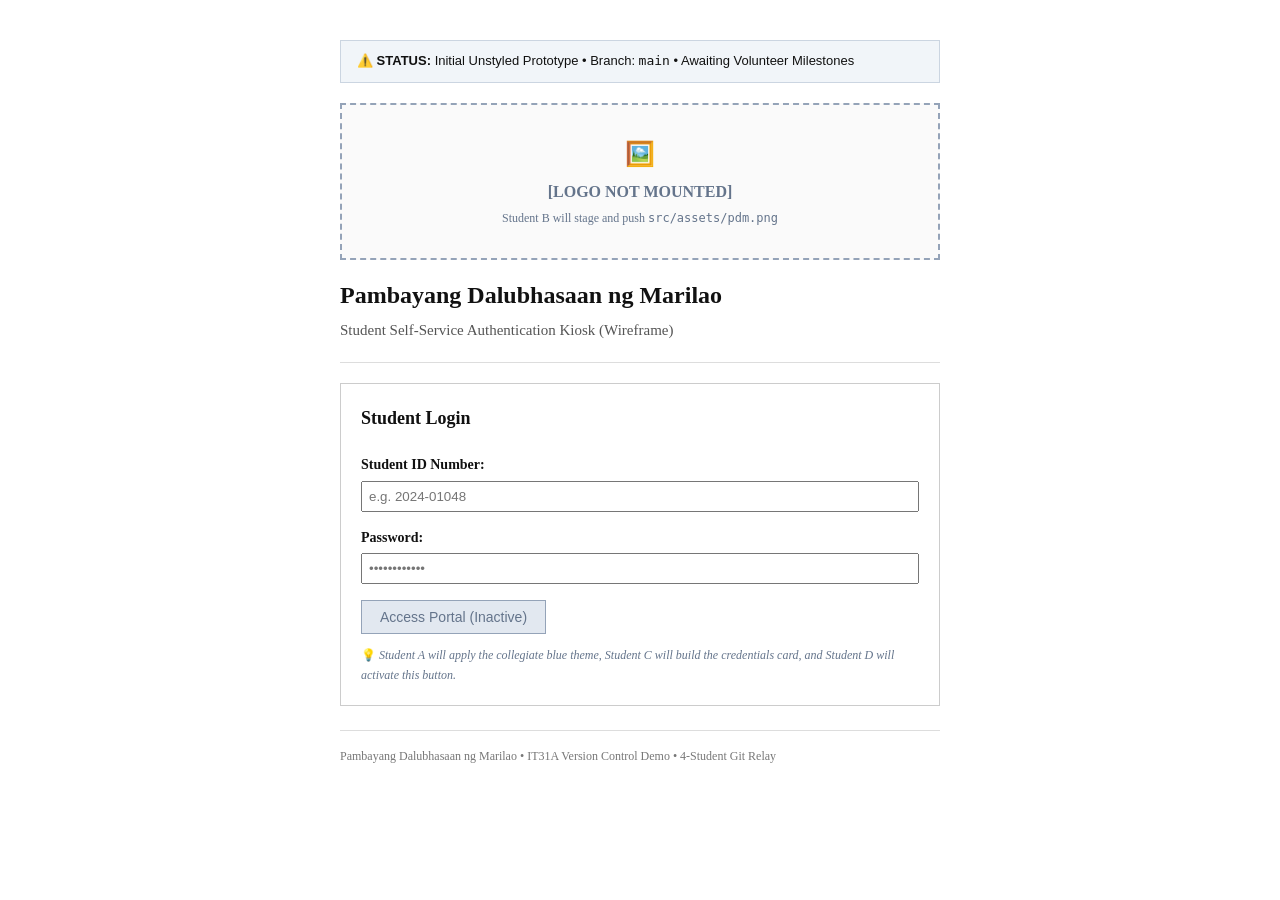
==== index.html @ 9fdc7525 "feat: initial unstyled wireframe prototype" ====
<!DOCTYPE html>
<html lang="en">
<head>
  <meta charset="UTF-8">
  <meta name="viewport" content="width=device-width, initial-scale=1.0">
  <title>PDM Kiosk Portal (Unstyled Wireframe - main)</title>
  <link rel="stylesheet" href="src/css/base.css">
  <link rel="stylesheet" href="src/css/theme.css">
  <link rel="stylesheet" href="src/css/layout.css">
</head>
<body>
  <!-- Plain / Boring Wireframe View (Initial State on main) -->
  <div style="max-width: 600px; margin: 40px auto; font-family: serif; line-height: 1.6; color: #111;">
    
    <!-- Top Status Notice -->
    <div style="background: #f1f5f9; border: 1px solid #cbd5e1; padding: 10px 16px; font-family: sans-serif; font-size: 13px; margin-bottom: 20px;">
      <strong>⚠️ STATUS:</strong> Initial Unstyled Prototype &bull; Branch: <code>main</code> &bull; Awaiting Volunteer Milestones
    </div>

    <!-- Header Section -->
    <header>
      <!-- Missing Logo Box (Student B Target) -->
      <div style="border: 2px dashed #94a3b8; padding: 30px; text-align: center; margin-bottom: 16px; background: #fafafa; color: #64748b;">
        <div style="font-size: 24px; margin-bottom: 6px;">🖼️</div>
        <strong>[LOGO NOT MOUNTED]</strong>
        <div style="font-size: 12px; margin-top: 4px;">Student B will stage and push <code>src/assets/pdm.png</code></div>
      </div>

      <h1 style="margin: 0 0 4px 0; font-size: 24px;">Pambayang Dalubhasaan ng Marilao</h1>
      <p style="margin: 0 0 20px 0; color: #555; font-size: 15px;">Student Self-Service Authentication Kiosk (Wireframe)</p>
    </header>

    <hr style="border: 0; border-top: 1px solid #ddd; margin: 20px 0;">

    <!-- Credentials Section (Student C Target) -->
    <main>
      <div style="border: 1px solid #ccc; padding: 20px; background: #ffffff;">
        <h3 style="margin-top: 0; font-size: 18px;">Student Login</h3>
        
        <p style="margin: 12px 0 4px 0;">
          <label for="student-id" style="font-size: 14px; font-weight: bold;">Student ID Number:</label><br>
          <input type="text" id="student-id" placeholder="e.g. 2024-01048" style="width: 100%; padding: 6px; box-sizing: border-box; margin-top: 4px;">
        </p>

        <p style="margin: 12px 0 16px 0;">
          <label for="password" style="font-size: 14px; font-weight: bold;">Password:</label><br>
          <input type="password" id="password" placeholder="••••••••••••" style="width: 100%; padding: 6px; box-sizing: border-box; margin-top: 4px;">
        </p>

        <!-- Inactive Button (Student D Target) -->
        <p style="margin: 0;">
          <button type="button" id="login-btn" style="padding: 8px 18px; background: #e2e8f0; border: 1px solid #94a3b8; color: #64748b; font-size: 14px; cursor: not-allowed;" disabled>
            Access Portal (Inactive)
          </button>
        </p>

        <p style="font-size: 12px; color: #64748b; margin-top: 12px; margin-bottom: 0;">
          💡 <em>Student A will apply the collegiate blue theme, Student C will build the credentials card, and Student D will activate this button.</em>
        </p>
      </div>
    </main>

    <hr style="border: 0; border-top: 1px solid #ddd; margin: 24px 0 16px 0;">

    <!-- Footer -->
    <footer style="font-size: 12px; color: #777;">
      Pambayang Dalubhasaan ng Marilao &bull; IT31A Version Control Demo &bull; 4-Student Git Relay
    </footer>

  </div>

  <script src="src/js/api.js"></script>
  <script src="src/js/router.js"></script>
  <script src="src/js/auth_button.js"></script>
</body>
</html>
---- src/css/base.css ----
/* ==========================================================================
   PDM Kiosk Portal - Base Styles
   STATUS: Browser Defaults
   ========================================================================== */

body {
  margin: 0;
  padding: 0;
  font-family: Times, "Times New Roman", serif;
}
---- src/css/theme.css ----
/* ==========================================================================
   PDM Kiosk Portal - Theme Styles
   STATUS: Unstyled Wireframe
   NOTE: Student A (The Stylist) will replace this with PDM's collegiate blue
         gradient backdrop and status bar!
   ========================================================================== */

/* Plain unstyled placeholder */
body {
  background-color: #ffffff;
  color: #111111;
}
---- src/css/layout.css ----
/* ==========================================================================
   PDM Kiosk Portal - Layout Styles
   STATUS: Unstyled Wireframe
   ========================================================================== */

/* Plain default layout */
* {
  box-sizing: border-box;
}
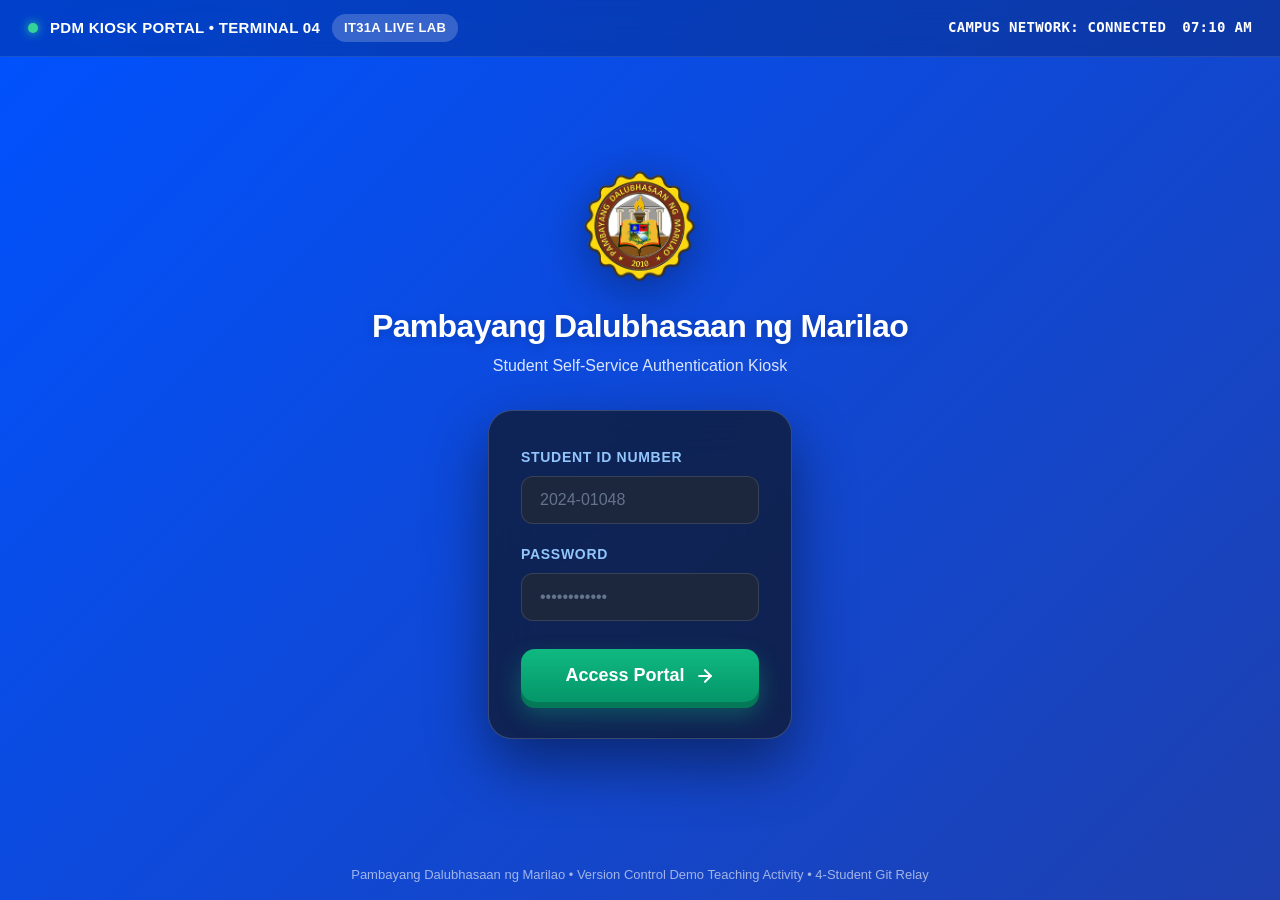
==== commit 4587d873: "feat(ui): apply PDM collegiate theme, official crest, and interactive 3D auth button" ====
--- a/index.html
+++ b/index.html
@@ -3,74 +3,113 @@
 <head>
   <meta charset="UTF-8">
   <meta name="viewport" content="width=device-width, initial-scale=1.0">
-  <title>PDM Kiosk Portal (Unstyled Wireframe - main)</title>
+  <title>PDM Tablet Kiosk Portal - Student Relay Activity</title>
+  <link rel="icon" type="image/png" href="src/assets/pdm.png">
   <link rel="stylesheet" href="src/css/base.css">
   <link rel="stylesheet" href="src/css/theme.css">
   <link rel="stylesheet" href="src/css/layout.css">
 </head>
 <body>
-  <!-- Plain / Boring Wireframe View (Initial State on main) -->
-  <div style="max-width: 600px; margin: 40px auto; font-family: serif; line-height: 1.6; color: #111;">
+  <!-- Kiosk Viewport (Student A: Theme & Status Bar) -->
+  <div class="kiosk-viewport">
     
-    <!-- Top Status Notice -->
-    <div style="background: #f1f5f9; border: 1px solid #cbd5e1; padding: 10px 16px; font-family: sans-serif; font-size: 13px; margin-bottom: 20px;">
-      <strong>⚠️ STATUS:</strong> Initial Unstyled Prototype &bull; Branch: <code>main</code> &bull; Awaiting Volunteer Milestones
-    </div>
-
-    <!-- Header Section -->
-    <header>
-      <!-- Missing Logo Box (Student B Target) -->
-      <div style="border: 2px dashed #94a3b8; padding: 30px; text-align: center; margin-bottom: 16px; background: #fafafa; color: #64748b;">
-        <div style="font-size: 24px; margin-bottom: 6px;">🖼️</div>
-        <strong>[LOGO NOT MOUNTED]</strong>
-        <div style="font-size: 12px; margin-top: 4px;">Student B will stage and push <code>src/assets/pdm.png</code></div>
+    <!-- Top Status Bar -->
+    <header class="status-bar">
+      <div class="status-bar-left">
+        <span style="display: inline-block; width: 10px; height: 10px; border-radius: 50%; background: #34d399; box-shadow: 0 0 10px #34d399;"></span>
+        <span>PDM KIOSK PORTAL &bull; TERMINAL 04</span>
+        <span class="theme-badge">IT31A LIVE LAB</span>
       </div>
-
-      <h1 style="margin: 0 0 4px 0; font-size: 24px;">Pambayang Dalubhasaan ng Marilao</h1>
-      <p style="margin: 0 0 20px 0; color: #555; font-size: 15px;">Student Self-Service Authentication Kiosk (Wireframe)</p>
+      <div class="status-bar-right">
+        <span>CAMPUS NETWORK: CONNECTED</span>
+        <span id="clock" style="font-weight: 700;">10:00 AM</span>
+      </div>
     </header>
 
-    <hr style="border: 0; border-top: 1px solid #ddd; margin: 20px 0;">
+    <!-- Main Container -->
+    <main class="kiosk-container">
+      
+      <!-- Brand Header & Crest (Student B: PDM Crest Asset) -->
+      <section class="brand-header">
+        <img src="src/assets/pdm.png" alt="PDM College Crest" class="brand-crest">
+        <h1 class="brand-title">Pambayang Dalubhasaan ng Marilao</h1>
+        <p class="brand-subtitle">Student Self-Service Authentication Kiosk</p>
+      </section>
 
-    <!-- Credentials Section (Student C Target) -->
-    <main>
-      <div style="border: 1px solid #ccc; padding: 20px; background: #ffffff;">
-        <h3 style="margin-top: 0; font-size: 18px;">Student Login</h3>
-        
-        <p style="margin: 12px 0 4px 0;">
-          <label for="student-id" style="font-size: 14px; font-weight: bold;">Student ID Number:</label><br>
-          <input type="text" id="student-id" placeholder="e.g. 2024-01048" style="width: 100%; padding: 6px; box-sizing: border-box; margin-top: 4px;">
-        </p>
+      <!-- View 1: Login Form (Student C: Credentials Form) -->
+      <section id="view-login">
+        <div class="credentials-card">
+          <div class="form-group">
+            <label for="student-id">Student ID Number</label>
+            <input type="text" id="student-id" placeholder="2024-01048" autocomplete="off" required>
+          </div>
 
-        <p style="margin: 12px 0 16px 0;">
-          <label for="password" style="font-size: 14px; font-weight: bold;">Password:</label><br>
-          <input type="password" id="password" placeholder="••••••••••••" style="width: 100%; padding: 6px; box-sizing: border-box; margin-top: 4px;">
-        </p>
+          <div class="form-group">
+            <label for="password">Password</label>
+            <input type="password" id="password" placeholder="••••••••••••" required>
+          </div>
 
-        <!-- Inactive Button (Student D Target) -->
-        <p style="margin: 0;">
-          <button type="button" id="login-btn" style="padding: 8px 18px; background: #e2e8f0; border: 1px solid #94a3b8; color: #64748b; font-size: 14px; cursor: not-allowed;" disabled>
-            Access Portal (Inactive)
+          <!-- Interactive 3D Log In Button (Student D: Auth Button Action) -->
+          <button type="button" id="login-btn" class="login-btn">
+            <span>Access Portal</span>
+            <svg width="20" height="20" viewBox="0 0 24 24" fill="none" stroke="currentColor" stroke-width="2.5" stroke-linecap="round" stroke-linejoin="round">
+              <path d="M5 12h14"></path>
+              <path d="m12 5 7 7-7 7"></path>
+            </svg>
           </button>
-        </p>
 
-        <p style="font-size: 12px; color: #64748b; margin-top: 12px; margin-bottom: 0;">
-          💡 <em>Student A will apply the collegiate blue theme, Student C will build the credentials card, and Student D will activate this button.</em>
-        </p>
-      </div>
+          <div id="login-alert" class="alert-box"></div>
+        </div>
+      </section>
+
+      <!-- View 2: Authenticated Student Dashboard -->
+      <section id="view-portal" style="display: none;">
+        <div class="credentials-card" style="max-width: 580px; text-align: center;">
+          <div style="width: 72px; height: 72px; border-radius: 50%; background: rgba(16, 185, 129, 0.2); border: 2px solid #10b981; margin: 0 auto 12px; display: flex; align-items: center; justify-content: center; color: #34d399;">
+            <svg width="36" height="36" viewBox="0 0 24 24" fill="none" stroke="currentColor" stroke-width="3" stroke-linecap="round" stroke-linejoin="round">
+              <polyline points="20 6 9 17 4 12"></polyline>
+            </svg>
+          </div>
+
+          <h2 style="font-size: 28px; font-weight: 900; color: #ffffff;">Welcome, PDM Scholar!</h2>
+          <p style="color: #93c5fd; font-size: 16px; margin-top: -8px;">Student ID: <span id="display-student-id" style="font-family: var(--font-mono); font-weight: 700; color: #ffffff;">2024-01048</span></p>
+
+          <div style="background: rgba(30, 41, 59, 0.7); border: 1px solid rgba(255, 255, 255, 0.1); border-radius: 16px; padding: 20px; text-align: left; margin: 16px 0;">
+            <div style="font-size: 13px; font-weight: 700; color: #94a3b8; text-transform: uppercase; letter-spacing: 0.05em; margin-bottom: 6px;">Enrolled Degree Program</div>
+            <div style="font-size: 18px; font-weight: 800; color: #ffffff;">BS in Information Technology (BSIT)</div>
+            <div style="font-size: 14px; color: #38bdf8; font-weight: 600; margin-top: 4px;">Subject: IT31A - Systems Integration & Architecture</div>
+          </div>
+
+          <button type="button" id="logout-btn" class="login-btn" style="background: rgba(255, 255, 255, 0.15); box-shadow: none; border: 1px solid rgba(255, 255, 255, 0.2);">
+            <span>Sign Out</span>
+          </button>
+        </div>
+      </section>
+
     </main>
 
-    <hr style="border: 0; border-top: 1px solid #ddd; margin: 24px 0 16px 0;">
-
-    <!-- Footer -->
-    <footer style="font-size: 12px; color: #777;">
-      Pambayang Dalubhasaan ng Marilao &bull; IT31A Version Control Demo &bull; 4-Student Git Relay
+    <!-- Kiosk Footer -->
+    <footer class="kiosk-footer">
+      Pambayang Dalubhasaan ng Marilao &bull; Version Control Demo Teaching Activity &bull; 4-Student Git Relay
     </footer>
 
   </div>
 
+  <!-- Scripts -->
   <script src="src/js/api.js"></script>
   <script src="src/js/router.js"></script>
   <script src="src/js/auth_button.js"></script>
+  <script>
+    // Live Clock updater
+    function updateClock() {
+      const now = new Date();
+      const el = document.getElementById('clock');
+      if (el) {
+        el.textContent = now.toLocaleTimeString([], { hour: '2-digit', minute: '2-digit' });
+      }
+    }
+    updateClock();
+    setInterval(updateClock, 1000);
+  </script>
 </body>
 </html>
--- a/src/css/base.css
+++ b/src/css/base.css
@@ -1,10 +1,33 @@
 /* ==========================================================================
-   PDM Kiosk Portal - Base Styles
-   STATUS: Browser Defaults
+   PDM Kiosk Portal - Base Styles & Reset
    ========================================================================== */
 
-body {
+*, *::before, *::after {
+  box-sizing: border-box;
   margin: 0;
   padding: 0;
-  font-family: Times, "Times New Roman", serif;
 }
+
+:root {
+  --primary-blue: #0052ff;
+  --primary-dark: #1e40af;
+  --secondary-cyan: #0284c7;
+  --accent-purple: #7c3aed;
+  --accent-green: #10b981;
+  --bg-slate: #0f172a;
+  --card-bg: #1e293b;
+  --text-light: #f8fafc;
+  --text-muted: #94a3b8;
+  --border-color: rgba(255, 255, 255, 0.12);
+  --font-sans: -apple-system, BlinkMacSystemFont, "Segoe UI", Roboto, "Helvetica Neue", Arial, sans-serif;
+  --font-mono: ui-monospace, SFMono-Regular, Menlo, Monaco, Consolas, monospace;
+}
+
+html, body {
+  height: 100%;
+  font-family: var(--font-sans);
+  background-color: var(--bg-slate);
+  color: var(--text-light);
+  line-height: 1.5;
+  -webkit-font-smoothing: antialiased;
+}
--- a/src/css/theme.css
+++ b/src/css/theme.css
@@ -1,12 +1,53 @@
 /* ==========================================================================
-   PDM Kiosk Portal - Theme Styles
-   STATUS: Unstyled Wireframe
-   NOTE: Student A (The Stylist) will replace this with PDM's collegiate blue
-         gradient backdrop and status bar!
+   PDM Kiosk Portal - Theme Styles (Student A: The Stylist)
+   Task: Style the tablet kiosk screen with PDM's collegiate blue gradient
+         theme and top status bar.
    ========================================================================== */
 
-/* Plain unstyled placeholder */
-body {
-  background-color: #ffffff;
-  color: #111111;
+/* PDM Collegiate Theme Backdrop */
+.kiosk-viewport {
+  background: linear-gradient(135deg, #0052ff 0%, #1e40af 100%);
+  color: #ffffff;
+  min-height: 100vh;
+  display: flex;
+  flex-direction: column;
 }
+
+/* Tablet Top Status Bar */
+.status-bar {
+  display: flex;
+  justify-content: space-between;
+  align-items: center;
+  padding: 14px 28px;
+  font-weight: 800;
+  font-size: 15px;
+  background: rgba(0, 0, 0, 0.2);
+  backdrop-filter: blur(12px);
+  -webkit-backdrop-filter: blur(12px);
+  border-bottom: 1px solid rgba(255, 255, 255, 0.1);
+  letter-spacing: 0.02em;
+}
+
+.status-bar-left {
+  display: flex;
+  align-items: center;
+  gap: 12px;
+}
+
+.status-bar-right {
+  display: flex;
+  align-items: center;
+  gap: 16px;
+  font-family: var(--font-mono);
+  font-size: 14px;
+}
+
+/* Accent highlights */
+.theme-badge {
+  background: rgba(255, 255, 255, 0.2);
+  color: #ffffff;
+  padding: 4px 12px;
+  border-radius: 999px;
+  font-size: 13px;
+  font-weight: 700;
+}
--- a/src/css/layout.css
+++ b/src/css/layout.css
@@ -1,9 +1,165 @@
 /* ==========================================================================
-   PDM Kiosk Portal - Layout Styles
-   STATUS: Unstyled Wireframe
+   PDM Kiosk Portal - Layout & Components
    ========================================================================== */
 
-/* Plain default layout */
-* {
-  box-sizing: border-box;
+/* Main Kiosk Center Container */
+.kiosk-container {
+  flex: 1;
+  display: flex;
+  flex-direction: column;
+  align-items: center;
+  justify-content: center;
+  padding: 40px 24px;
 }
+
+/* Header & Crest Mount (Student B: The Brand) */
+.brand-header {
+  display: flex;
+  flex-direction: column;
+  align-items: center;
+  text-align: center;
+  margin-bottom: 32px;
+}
+
+.brand-crest {
+  width: 120px;
+  height: 120px;
+  object-fit: contain;
+  filter: drop-shadow(0 10px 25px rgba(0, 0, 0, 0.35));
+  margin-bottom: 16px;
+  animation: floatCrest 4s ease-in-out infinite;
+}
+
+@keyframes floatCrest {
+  0%, 100% { transform: translateY(0px); }
+  50% { transform: translateY(-6px); }
+}
+
+.brand-title {
+  font-size: 32px;
+  font-weight: 900;
+  letter-spacing: -0.02em;
+  color: #ffffff;
+  text-shadow: 0 2px 10px rgba(0, 0, 0, 0.2);
+}
+
+.brand-subtitle {
+  font-size: 16px;
+  color: rgba(255, 255, 255, 0.85);
+  font-weight: 500;
+  margin-top: 4px;
+}
+
+/* Credentials Card (Student C: The Architect) */
+.credentials-card {
+  width: 100%;
+  max-width: 440px;
+  background: rgba(15, 23, 42, 0.75);
+  border: 1.5px solid rgba(255, 255, 255, 0.18);
+  border-radius: 24px;
+  padding: 36px 32px;
+  backdrop-filter: blur(24px);
+  -webkit-backdrop-filter: blur(24px);
+  box-shadow: 0 25px 60px rgba(0, 0, 0, 0.45);
+  display: flex;
+  flex-direction: column;
+  gap: 20px;
+}
+
+.form-group {
+  display: flex;
+  flex-direction: column;
+  gap: 8px;
+}
+
+.form-group label {
+  font-size: 14px;
+  font-weight: 700;
+  color: #93c5fd;
+  text-transform: uppercase;
+  letter-spacing: 0.05em;
+}
+
+.form-group input {
+  background: rgba(30, 41, 59, 0.9);
+  border: 1.5px solid rgba(255, 255, 255, 0.12);
+  border-radius: 12px;
+  padding: 14px 18px;
+  font-size: 16px;
+  color: #ffffff;
+  outline: none;
+  transition: all 0.2s ease;
+  font-family: inherit;
+}
+
+.form-group input:focus {
+  border-color: #38bdf8;
+  box-shadow: 0 0 0 3px rgba(56, 189, 248, 0.25);
+  background: rgba(30, 41, 59, 1);
+}
+
+.form-group input::placeholder {
+  color: #64748b;
+}
+
+/* 3D Action Button (Student D: The Activator) */
+.login-btn {
+  margin-top: 8px;
+  padding: 16px 24px;
+  background: linear-gradient(180deg, #10b981 0%, #059669 100%);
+  color: #ffffff;
+  border: none;
+  border-radius: 14px;
+  font-size: 18px;
+  font-weight: 800;
+  cursor: pointer;
+  box-shadow: 0 6px 0 #047857, 0 12px 25px rgba(16, 185, 129, 0.35);
+  transition: all 0.15s ease;
+  display: flex;
+  align-items: center;
+  justify-content: center;
+  gap: 10px;
+}
+
+.login-btn:hover {
+  filter: brightness(1.05);
+  transform: translateY(-2px);
+  box-shadow: 0 8px 0 #047857, 0 16px 30px rgba(16, 185, 129, 0.45);
+}
+
+.login-btn:active {
+  transform: translateY(4px);
+  box-shadow: 0 2px 0 #047857, 0 4px 12px rgba(16, 185, 129, 0.3);
+}
+
+/* Feedback alert box */
+.alert-box {
+  display: none;
+  padding: 12px 16px;
+  border-radius: 10px;
+  font-size: 14px;
+  font-weight: 600;
+  text-align: center;
+}
+
+.alert-box.success {
+  display: block;
+  background: rgba(16, 185, 129, 0.2);
+  border: 1px solid #10b981;
+  color: #34d399;
+}
+
+.alert-box.error {
+  display: block;
+  background: rgba(239, 68, 68, 0.2);
+  border: 1px solid #ef4444;
+  color: #f87171;
+}
+
+/* Footer note */
+.kiosk-footer {
+  text-align: center;
+  padding: 16px;
+  font-size: 13px;
+  color: rgba(255, 255, 255, 0.6);
+}
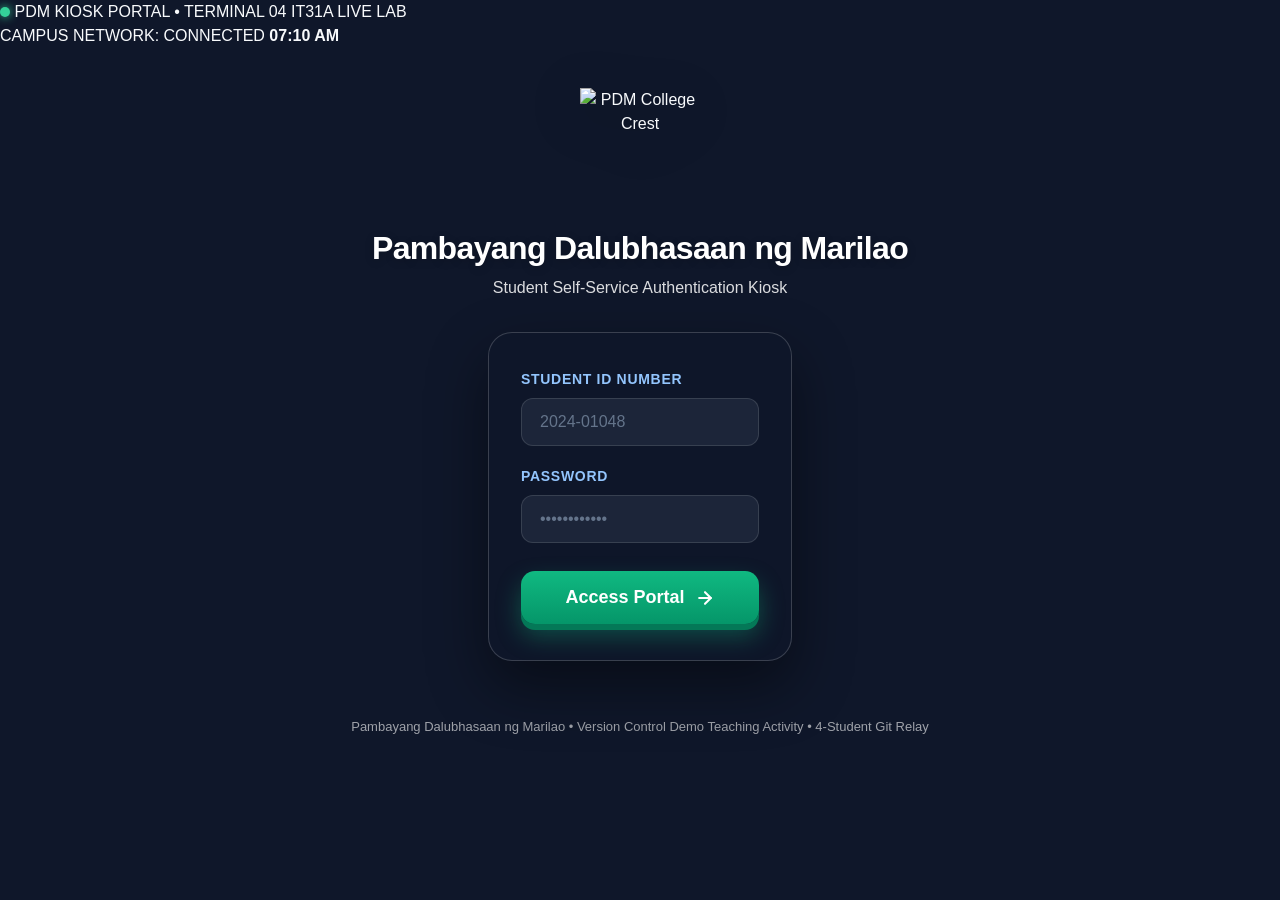
==== commit 91ac1d34: "feat: initial kiosk portal scaffold (awaiting volunteer milestones)" ====
--- a/index.html
+++ b/index.html
@@ -4,10 +4,10 @@
   <meta charset="UTF-8">
   <meta name="viewport" content="width=device-width, initial-scale=1.0">
   <title>PDM Tablet Kiosk Portal - Student Relay Activity</title>
-  <link rel="icon" type="image/png" href="src/assets/pdm.png">
-  <link rel="stylesheet" href="src/css/base.css">
-  <link rel="stylesheet" href="src/css/theme.css">
-  <link rel="stylesheet" href="src/css/layout.css">
+  <link rel="icon" type="image/png" href="pdm.png">
+  <link rel="stylesheet" href="base.css">
+  <link rel="stylesheet" href="theme.css">
+  <link rel="stylesheet" href="layout.css">
 </head>
 <body>
   <!-- Kiosk Viewport (Student A: Theme & Status Bar) -->
@@ -31,7 +31,7 @@
       
       <!-- Brand Header & Crest (Student B: PDM Crest Asset) -->
       <section class="brand-header">
-        <img src="src/assets/pdm.png" alt="PDM College Crest" class="brand-crest">
+        <img src="pdm.png" alt="PDM College Crest" class="brand-crest">
         <h1 class="brand-title">Pambayang Dalubhasaan ng Marilao</h1>
         <p class="brand-subtitle">Student Self-Service Authentication Kiosk</p>
       </section>
@@ -96,9 +96,9 @@
   </div>
 
   <!-- Scripts -->
-  <script src="src/js/api.js"></script>
-  <script src="src/js/router.js"></script>
-  <script src="src/js/auth_button.js"></script>
+  <script src="api.js"></script>
+  <script src="router.js"></script>
+  <script src="auth_button.js"></script>
   <script>
     // Live Clock updater
     function updateClock() {
--- a/base.css
+++ b/base.css
@@ -0,0 +1,33 @@
+/* ==========================================================================
+   PDM Kiosk Portal - Base Styles & Reset
+   ========================================================================== */
+
+*, *::before, *::after {
+  box-sizing: border-box;
+  margin: 0;
+  padding: 0;
+}
+
+:root {
+  --primary-blue: #0052ff;
+  --primary-dark: #1e40af;
+  --secondary-cyan: #0284c7;
+  --accent-purple: #7c3aed;
+  --accent-green: #10b981;
+  --bg-slate: #0f172a;
+  --card-bg: #1e293b;
+  --text-light: #f8fafc;
+  --text-muted: #94a3b8;
+  --border-color: rgba(255, 255, 255, 0.12);
+  --font-sans: -apple-system, BlinkMacSystemFont, "Segoe UI", Roboto, "Helvetica Neue", Arial, sans-serif;
+  --font-mono: ui-monospace, SFMono-Regular, Menlo, Monaco, Consolas, monospace;
+}
+
+html, body {
+  height: 100%;
+  font-family: var(--font-sans);
+  background-color: var(--bg-slate);
+  color: var(--text-light);
+  line-height: 1.5;
+  -webkit-font-smoothing: antialiased;
+}
--- a/layout.css
+++ b/layout.css
@@ -0,0 +1,165 @@
+/* ==========================================================================
+   PDM Kiosk Portal - Layout & Components
+   ========================================================================== */
+
+/* Main Kiosk Center Container */
+.kiosk-container {
+  flex: 1;
+  display: flex;
+  flex-direction: column;
+  align-items: center;
+  justify-content: center;
+  padding: 40px 24px;
+}
+
+/* Header & Crest Mount (Student B: The Brand) */
+.brand-header {
+  display: flex;
+  flex-direction: column;
+  align-items: center;
+  text-align: center;
+  margin-bottom: 32px;
+}
+
+.brand-crest {
+  width: 120px;
+  height: 120px;
+  object-fit: contain;
+  filter: drop-shadow(0 10px 25px rgba(0, 0, 0, 0.35));
+  margin-bottom: 16px;
+  animation: floatCrest 4s ease-in-out infinite;
+}
+
+@keyframes floatCrest {
+  0%, 100% { transform: translateY(0px); }
+  50% { transform: translateY(-6px); }
+}
+
+.brand-title {
+  font-size: 32px;
+  font-weight: 900;
+  letter-spacing: -0.02em;
+  color: #ffffff;
+  text-shadow: 0 2px 10px rgba(0, 0, 0, 0.2);
+}
+
+.brand-subtitle {
+  font-size: 16px;
+  color: rgba(255, 255, 255, 0.85);
+  font-weight: 500;
+  margin-top: 4px;
+}
+
+/* Credentials Card (Student C: The Architect) */
+.credentials-card {
+  width: 100%;
+  max-width: 440px;
+  background: rgba(15, 23, 42, 0.75);
+  border: 1.5px solid rgba(255, 255, 255, 0.18);
+  border-radius: 24px;
+  padding: 36px 32px;
+  backdrop-filter: blur(24px);
+  -webkit-backdrop-filter: blur(24px);
+  box-shadow: 0 25px 60px rgba(0, 0, 0, 0.45);
+  display: flex;
+  flex-direction: column;
+  gap: 20px;
+}
+
+.form-group {
+  display: flex;
+  flex-direction: column;
+  gap: 8px;
+}
+
+.form-group label {
+  font-size: 14px;
+  font-weight: 700;
+  color: #93c5fd;
+  text-transform: uppercase;
+  letter-spacing: 0.05em;
+}
+
+.form-group input {
+  background: rgba(30, 41, 59, 0.9);
+  border: 1.5px solid rgba(255, 255, 255, 0.12);
+  border-radius: 12px;
+  padding: 14px 18px;
+  font-size: 16px;
+  color: #ffffff;
+  outline: none;
+  transition: all 0.2s ease;
+  font-family: inherit;
+}
+
+.form-group input:focus {
+  border-color: #38bdf8;
+  box-shadow: 0 0 0 3px rgba(56, 189, 248, 0.25);
+  background: rgba(30, 41, 59, 1);
+}
+
+.form-group input::placeholder {
+  color: #64748b;
+}
+
+/* 3D Action Button (Student D: The Activator) */
+.login-btn {
+  margin-top: 8px;
+  padding: 16px 24px;
+  background: linear-gradient(180deg, #10b981 0%, #059669 100%);
+  color: #ffffff;
+  border: none;
+  border-radius: 14px;
+  font-size: 18px;
+  font-weight: 800;
+  cursor: pointer;
+  box-shadow: 0 6px 0 #047857, 0 12px 25px rgba(16, 185, 129, 0.35);
+  transition: all 0.15s ease;
+  display: flex;
+  align-items: center;
+  justify-content: center;
+  gap: 10px;
+}
+
+.login-btn:hover {
+  filter: brightness(1.05);
+  transform: translateY(-2px);
+  box-shadow: 0 8px 0 #047857, 0 16px 30px rgba(16, 185, 129, 0.45);
+}
+
+.login-btn:active {
+  transform: translateY(4px);
+  box-shadow: 0 2px 0 #047857, 0 4px 12px rgba(16, 185, 129, 0.3);
+}
+
+/* Feedback alert box */
+.alert-box {
+  display: none;
+  padding: 12px 16px;
+  border-radius: 10px;
+  font-size: 14px;
+  font-weight: 600;
+  text-align: center;
+}
+
+.alert-box.success {
+  display: block;
+  background: rgba(16, 185, 129, 0.2);
+  border: 1px solid #10b981;
+  color: #34d399;
+}
+
+.alert-box.error {
+  display: block;
+  background: rgba(239, 68, 68, 0.2);
+  border: 1px solid #ef4444;
+  color: #f87171;
+}
+
+/* Footer note */
+.kiosk-footer {
+  text-align: center;
+  padding: 16px;
+  font-size: 13px;
+  color: rgba(255, 255, 255, 0.6);
+}
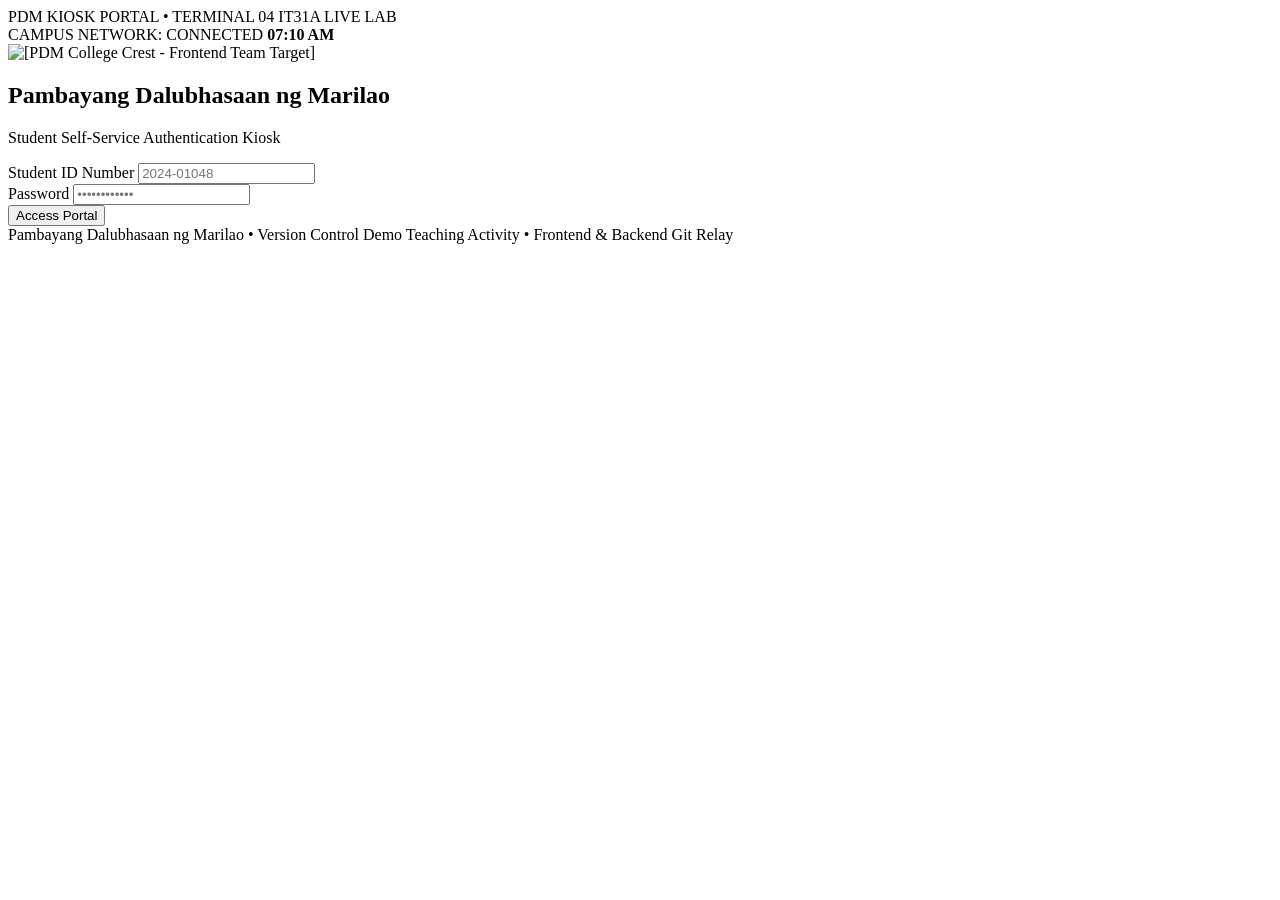
==== commit 91c364fe: "feat: initial plain wireframe (Frontend & Backend relay scaffold)" ====
--- a/index.html
+++ b/index.html
@@ -3,22 +3,21 @@
 <head>
   <meta charset="UTF-8">
   <meta name="viewport" content="width=device-width, initial-scale=1.0">
-  <title>PDM Tablet Kiosk Portal - Student Relay Activity</title>
-  <link rel="icon" type="image/png" href="pdm.png">
-  <link rel="stylesheet" href="base.css">
-  <link rel="stylesheet" href="theme.css">
-  <link rel="stylesheet" href="layout.css">
+  <title>PDM Tablet Kiosk Portal - Frontend & Backend Git Relay</title>
+  <link rel="icon" type="image/png" href="frontend/pdm.png">
+  <!-- Frontend Team: Theme & Visual Styles (Untracked initially) -->
+  <link rel="stylesheet" href="frontend/theme.css">
 </head>
 <body>
-  <!-- Kiosk Viewport (Student A: Theme & Status Bar) -->
+  <!-- Tablet Kiosk Viewport -->
   <div class="kiosk-viewport">
     
-    <!-- Top Status Bar -->
+    <!-- Top Status Bar (Styled by Frontend Team) -->
     <header class="status-bar">
       <div class="status-bar-left">
-        <span style="display: inline-block; width: 10px; height: 10px; border-radius: 50%; background: #34d399; box-shadow: 0 0 10px #34d399;"></span>
+        <span class="status-dot"></span>
         <span>PDM KIOSK PORTAL &bull; TERMINAL 04</span>
-        <span class="theme-badge">IT31A LIVE LAB</span>
+        <span class="status-badge">IT31A LIVE LAB</span>
       </div>
       <div class="status-bar-right">
         <span>CAMPUS NETWORK: CONNECTED</span>
@@ -29,14 +28,14 @@
     <!-- Main Container -->
     <main class="kiosk-container">
       
-      <!-- Brand Header & Crest (Student B: PDM Crest Asset) -->
+      <!-- Brand Header & Official Crest (Frontend Team) -->
       <section class="brand-header">
-        <img src="pdm.png" alt="PDM College Crest" class="brand-crest">
+        <img src="frontend/pdm.png" alt="[PDM College Crest - Frontend Team Target]" class="brand-crest">
         <h1 class="brand-title">Pambayang Dalubhasaan ng Marilao</h1>
         <p class="brand-subtitle">Student Self-Service Authentication Kiosk</p>
       </section>
 
-      <!-- View 1: Login Form (Student C: Credentials Form) -->
+      <!-- View 1: Login Form -->
       <section id="view-login">
         <div class="credentials-card">
           <div class="form-group">
@@ -49,38 +48,30 @@
             <input type="password" id="password" placeholder="••••••••••••" required>
           </div>
 
-          <!-- Interactive 3D Log In Button (Student D: Auth Button Action) -->
+          <!-- Interactive 3D Log In Button (Activated by Backend Team) -->
           <button type="button" id="login-btn" class="login-btn">
             <span>Access Portal</span>
-            <svg width="20" height="20" viewBox="0 0 24 24" fill="none" stroke="currentColor" stroke-width="2.5" stroke-linecap="round" stroke-linejoin="round">
-              <path d="M5 12h14"></path>
-              <path d="m12 5 7 7-7 7"></path>
-            </svg>
           </button>
 
           <div id="login-alert" class="alert-box"></div>
         </div>
       </section>
 
-      <!-- View 2: Authenticated Student Dashboard -->
+      <!-- View 2: Authenticated Student Dashboard (Activated by Backend Team) -->
       <section id="view-portal" style="display: none;">
         <div class="credentials-card" style="max-width: 580px; text-align: center;">
-          <div style="width: 72px; height: 72px; border-radius: 50%; background: rgba(16, 185, 129, 0.2); border: 2px solid #10b981; margin: 0 auto 12px; display: flex; align-items: center; justify-content: center; color: #34d399;">
-            <svg width="36" height="36" viewBox="0 0 24 24" fill="none" stroke="currentColor" stroke-width="3" stroke-linecap="round" stroke-linejoin="round">
-              <polyline points="20 6 9 17 4 12"></polyline>
-            </svg>
-          </div>
+          <div class="portal-icon">✓</div>
 
           <h2 style="font-size: 28px; font-weight: 900; color: #ffffff;">Welcome, PDM Scholar!</h2>
-          <p style="color: #93c5fd; font-size: 16px; margin-top: -8px;">Student ID: <span id="display-student-id" style="font-family: var(--font-mono); font-weight: 700; color: #ffffff;">2024-01048</span></p>
+          <p style="color: #93c5fd; font-size: 16px; margin-top: -8px;">Student ID: <span id="display-student-id" style="font-weight: 700; color: #ffffff;">2024-01048</span></p>
 
-          <div style="background: rgba(30, 41, 59, 0.7); border: 1px solid rgba(255, 255, 255, 0.1); border-radius: 16px; padding: 20px; text-align: left; margin: 16px 0;">
+          <div class="portal-info-box">
             <div style="font-size: 13px; font-weight: 700; color: #94a3b8; text-transform: uppercase; letter-spacing: 0.05em; margin-bottom: 6px;">Enrolled Degree Program</div>
             <div style="font-size: 18px; font-weight: 800; color: #ffffff;">BS in Information Technology (BSIT)</div>
             <div style="font-size: 14px; color: #38bdf8; font-weight: 600; margin-top: 4px;">Subject: IT31A - Systems Integration & Architecture</div>
           </div>
 
-          <button type="button" id="logout-btn" class="login-btn" style="background: rgba(255, 255, 255, 0.15); box-shadow: none; border: 1px solid rgba(255, 255, 255, 0.2);">
+          <button type="button" id="logout-btn" class="login-btn" style="background: rgba(255, 255, 255, 0.15); box-shadow: none;">
             <span>Sign Out</span>
           </button>
         </div>
@@ -90,23 +81,18 @@
 
     <!-- Kiosk Footer -->
     <footer class="kiosk-footer">
-      Pambayang Dalubhasaan ng Marilao &bull; Version Control Demo Teaching Activity &bull; 4-Student Git Relay
+      Pambayang Dalubhasaan ng Marilao &bull; Version Control Demo Teaching Activity &bull; Frontend & Backend Git Relay
     </footer>
 
   </div>
 
-  <!-- Scripts -->
-  <script src="api.js"></script>
-  <script src="router.js"></script>
-  <script src="auth_button.js"></script>
+  <!-- Backend Team: Interactive Logic (Untracked initially) -->
+  <script src="backend/auth.js"></script>
   <script>
-    // Live Clock updater
     function updateClock() {
       const now = new Date();
       const el = document.getElementById('clock');
-      if (el) {
-        el.textContent = now.toLocaleTimeString([], { hour: '2-digit', minute: '2-digit' });
-      }
+      if (el) el.textContent = now.toLocaleTimeString([], { hour: '2-digit', minute: '2-digit' });
     }
     updateClock();
     setInterval(updateClock, 1000);
